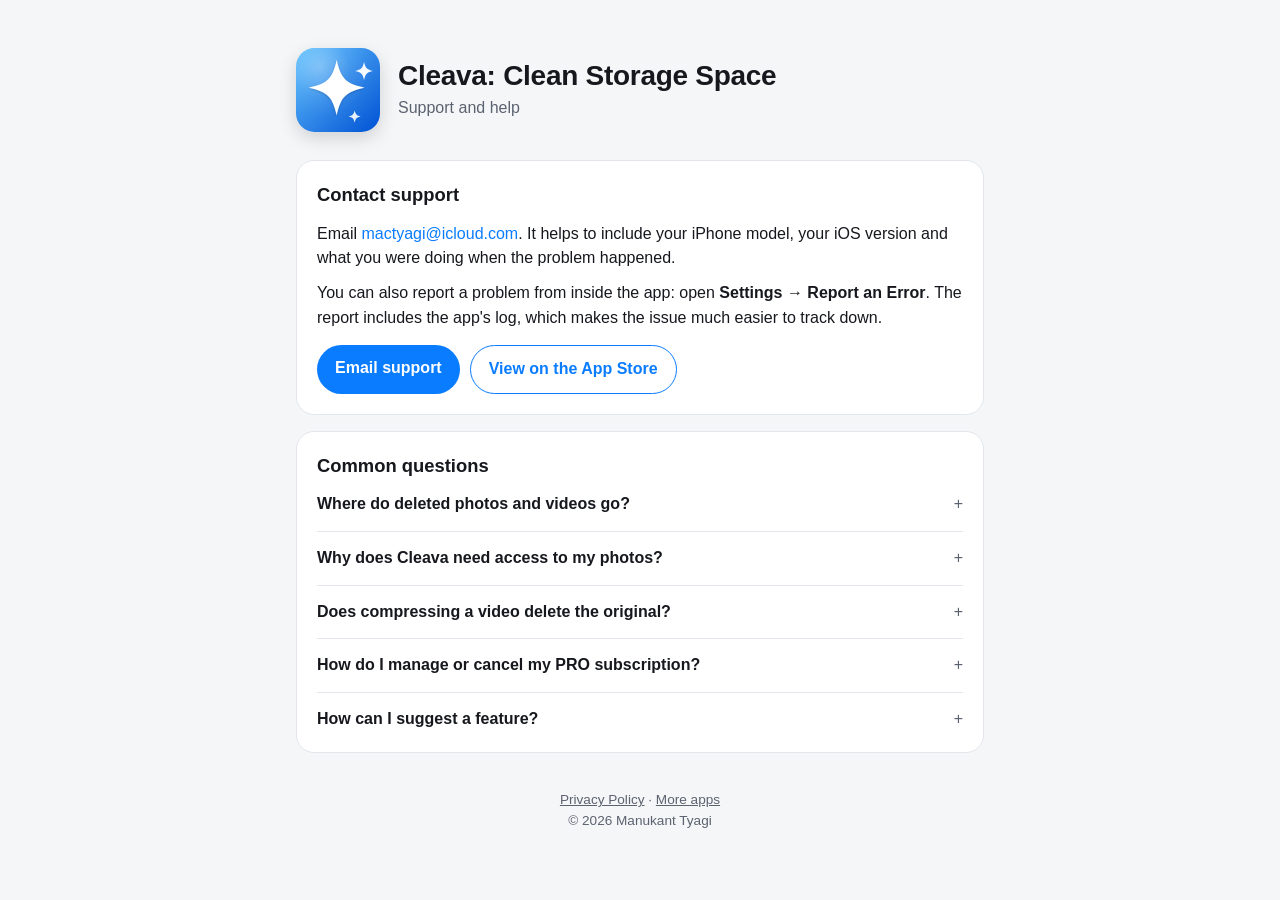
==== cleava/index.html @ 54912f8d "Support pages for my iOS apps, and the AdMob app-ads.txt Co-Authored-By: Claude Opus 5.5 <noreply@an" ====
<!DOCTYPE html>
<html lang="en">
<head>
  <meta charset="utf-8">
  <meta name="viewport" content="width=device-width, initial-scale=1">
  <title>Cleava Support</title>
  <meta name="description" content="Help and contact for Cleava: Clean Storage Space on iPhone.">
  <link rel="stylesheet" href="/assets/style.css">
  <link rel="icon" href="/assets/cleava-icon.svg" type="image/svg+xml">
</head>
<body>
  <main class="page">
    <header class="hero">
      <img class="app-icon" src="/assets/cleava-icon.svg" alt="Cleava app icon">
      <div>
        <h1>Cleava: Clean Storage Space</h1>
        <p class="subtitle">Support and help</p>
      </div>
    </header>

    <section class="card">
      <h2>Contact support</h2>
      <p>Email <a href="mailto:mactyagi@icloud.com?subject=Cleava%20Support">mactyagi@icloud.com</a>. It helps to include your iPhone model, your iOS version and what you were doing when the problem happened.</p>
      <p>You can also report a problem from inside the app: open <strong>Settings → Report an Error</strong>. The report includes the app's log, which makes the issue much easier to track down.</p>
      <div class="button-row">
        <a class="button" href="mailto:mactyagi@icloud.com?subject=Cleava%20Support">Email support</a>
        <a class="button secondary" href="https://apps.apple.com/app/id6478117627">View on the App Store</a>
      </div>
    </section>

    <section class="card">
      <h2>Common questions</h2>

      <details>
        <summary>Where do deleted photos and videos go?</summary>
        <p>Anything you delete with Cleava goes to the <strong>Recently Deleted</strong> album in the Photos app and stays there for 30 days. To get something back, open Photos → Albums → Recently Deleted, then choose Recover.</p>
      </details>

      <details>
        <summary>Why does Cleava need access to my photos?</summary>
        <p>Cleava looks through your library to find duplicates, similar photos, screenshots and large videos. With limited access it can only see the photos you picked. You can change this any time in the Settings app → Cleava → Photos.</p>
      </details>

      <details>
        <summary>Does compressing a video delete the original?</summary>
        <p>No. Cleava saves the compressed video as a new copy. You then choose whether to delete the original, keep both, or drop the copy.</p>
      </details>

      <details>
        <summary>How do I manage or cancel my PRO subscription?</summary>
        <p>Subscriptions are handled by Apple. Open the Settings app, tap your name, then Subscriptions, and choose Cleava.</p>
      </details>

      <details>
        <summary>How can I suggest a feature?</summary>
        <p>Open <strong>Settings → Feature Request</strong> in the app. You can suggest a new idea or vote on ideas from other users.</p>
      </details>
    </section>

    <footer>
      <a href="https://www.termsfeed.com/live/7cf1c096-c229-4f85-a616-6c76e43fb351">Privacy Policy</a>
      · <a href="/">More apps</a>
      <br>© 2026 Manukant Tyagi
    </footer>
  </main>
</body>
</html>
---- assets/style.css ----
:root {
  --bg: #f5f6f8;
  --card: #ffffff;
  --text: #16181d;
  --muted: #5c6370;
  --line: #e3e6eb;
  --accent: #0a7cff;
  --accent-text: #ffffff;
  --radius: 18px;
}

@media (prefers-color-scheme: dark) {
  :root {
    --bg: #0d0f13;
    --card: #171a21;
    --text: #f1f3f6;
    --muted: #9aa3b2;
    --line: #262b35;
    --accent: #3d9bff;
    --accent-text: #ffffff;
  }
}

* { box-sizing: border-box; }

html { -webkit-text-size-adjust: 100%; }

body {
  margin: 0;
  background: var(--bg);
  color: var(--text);
  font: 16px/1.55 -apple-system, BlinkMacSystemFont, "SF Pro Text", "Segoe UI", Roboto, Helvetica, Arial, sans-serif;
}

a { color: var(--accent); text-decoration: none; }
a:hover { text-decoration: underline; }

.page {
  max-width: 720px;
  margin: 0 auto;
  padding: 48px 16px 64px;
}

.hero {
  display: flex;
  align-items: center;
  gap: 18px;
  margin-bottom: 28px;
}

.app-icon {
  width: 84px;
  height: 84px;
  border-radius: 22%;
  flex: none;
  box-shadow: 0 6px 18px rgba(0, 0, 0, 0.15);
}

.app-icon.small { width: 56px; height: 56px; }

h1 {
  font-size: 1.75rem;
  line-height: 1.2;
  margin: 0 0 4px;
  letter-spacing: -0.01em;
}

h2 {
  font-size: 1.15rem;
  margin: 0 0 12px;
}

.subtitle { color: var(--muted); margin: 0; }

.card {
  background: var(--card);
  border: 1px solid var(--line);
  border-radius: var(--radius);
  padding: 20px;
  margin-bottom: 16px;
}

.card p { margin: 0 0 10px; }
.card p:last-child { margin-bottom: 0; }

.button {
  display: inline-block;
  background: var(--accent);
  color: var(--accent-text);
  font-weight: 600;
  padding: 11px 18px;
  border-radius: 999px;
}

.button:hover { text-decoration: none; opacity: 0.9; }

.button-row { display: flex; flex-wrap: wrap; gap: 10px; margin-top: 14px; }

.button.secondary {
  background: transparent;
  color: var(--accent);
  border: 1.5px solid var(--accent);
}

.app-row {
  display: flex;
  align-items: center;
  gap: 14px;
  color: var(--text);
}

.app-row:hover { text-decoration: none; }
.app-row .name { font-weight: 600; }
.app-row .blurb { color: var(--muted); font-size: 0.95rem; }

details {
  border-top: 1px solid var(--line);
  padding: 14px 0;
}

details:first-of-type { border-top: none; padding-top: 0; }
details:last-of-type { padding-bottom: 0; }

summary {
  cursor: pointer;
  font-weight: 600;
  list-style: none;
}

summary::-webkit-details-marker { display: none; }
summary::after { content: "+"; float: right; color: var(--muted); font-weight: 400; }
details[open] summary::after { content: "–"; }
details p { color: var(--muted); margin: 8px 0 0; }

.steps { color: var(--muted); margin: 8px 0 0; padding-left: 20px; }

footer {
  color: var(--muted);
  font-size: 0.85rem;
  text-align: center;
  margin-top: 36px;
}

footer a { color: var(--muted); text-decoration: underline; }

@media (max-width: 480px) {
  .page { padding-top: 32px; }
  .app-icon { width: 68px; height: 68px; }
  h1 { font-size: 1.45rem; }
}
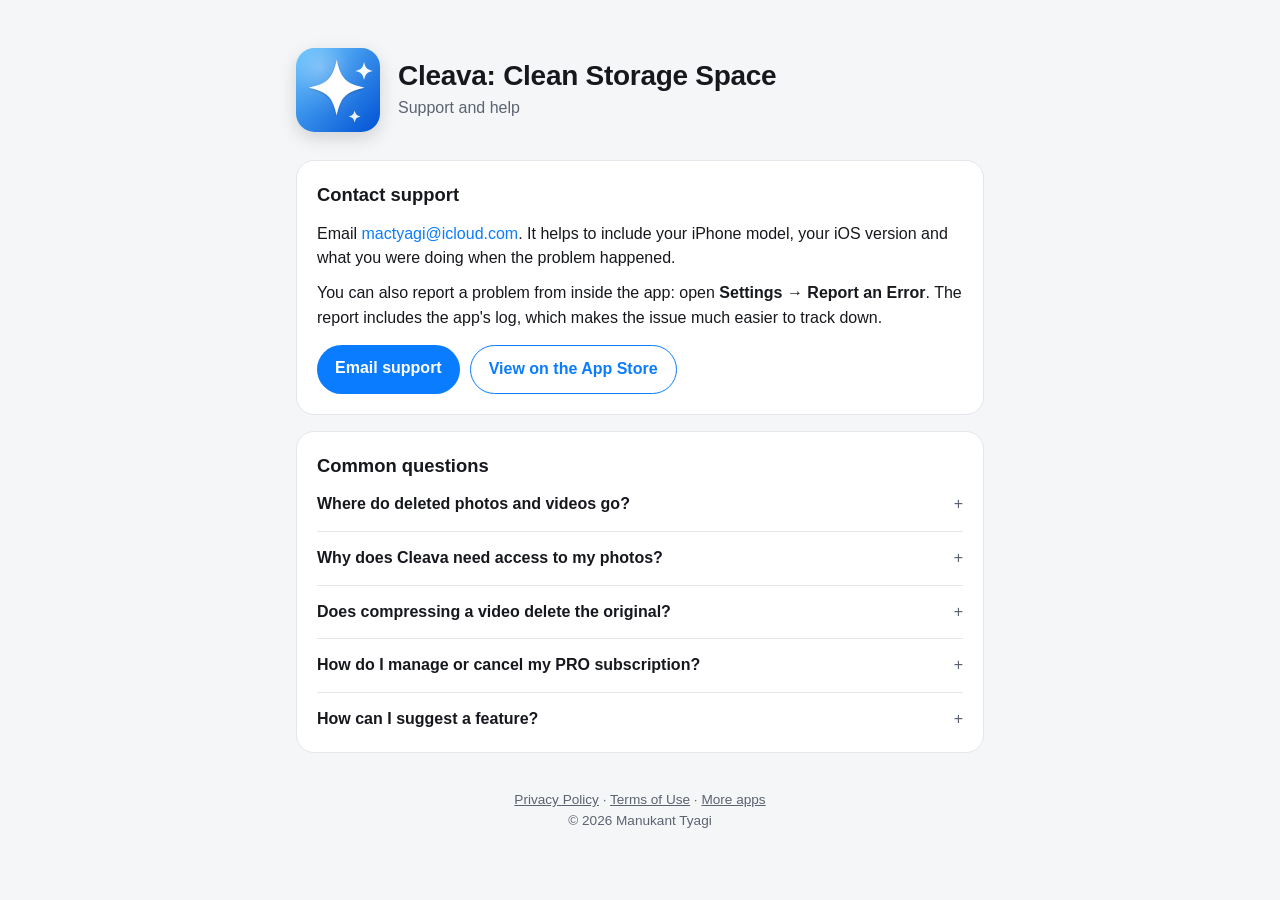
==== commit 2e006220: "Cleava Terms of Use, which doubles as the custom EULA in App Store Connect Covers the license, what " ====
--- a/cleava/index.html
+++ b/cleava/index.html
@@ -58,7 +58,8 @@
     </section>
 
     <footer>
-      <a href="https://www.termsfeed.com/live/7cf1c096-c229-4f85-a616-6c76e43fb351">Privacy Policy</a>
+      <a href="/cleava/privacy/">Privacy Policy</a>
+      · <a href="/cleava/terms/">Terms of Use</a>
       · <a href="/">More apps</a>
       <br>© 2026 Manukant Tyagi
     </footer>
